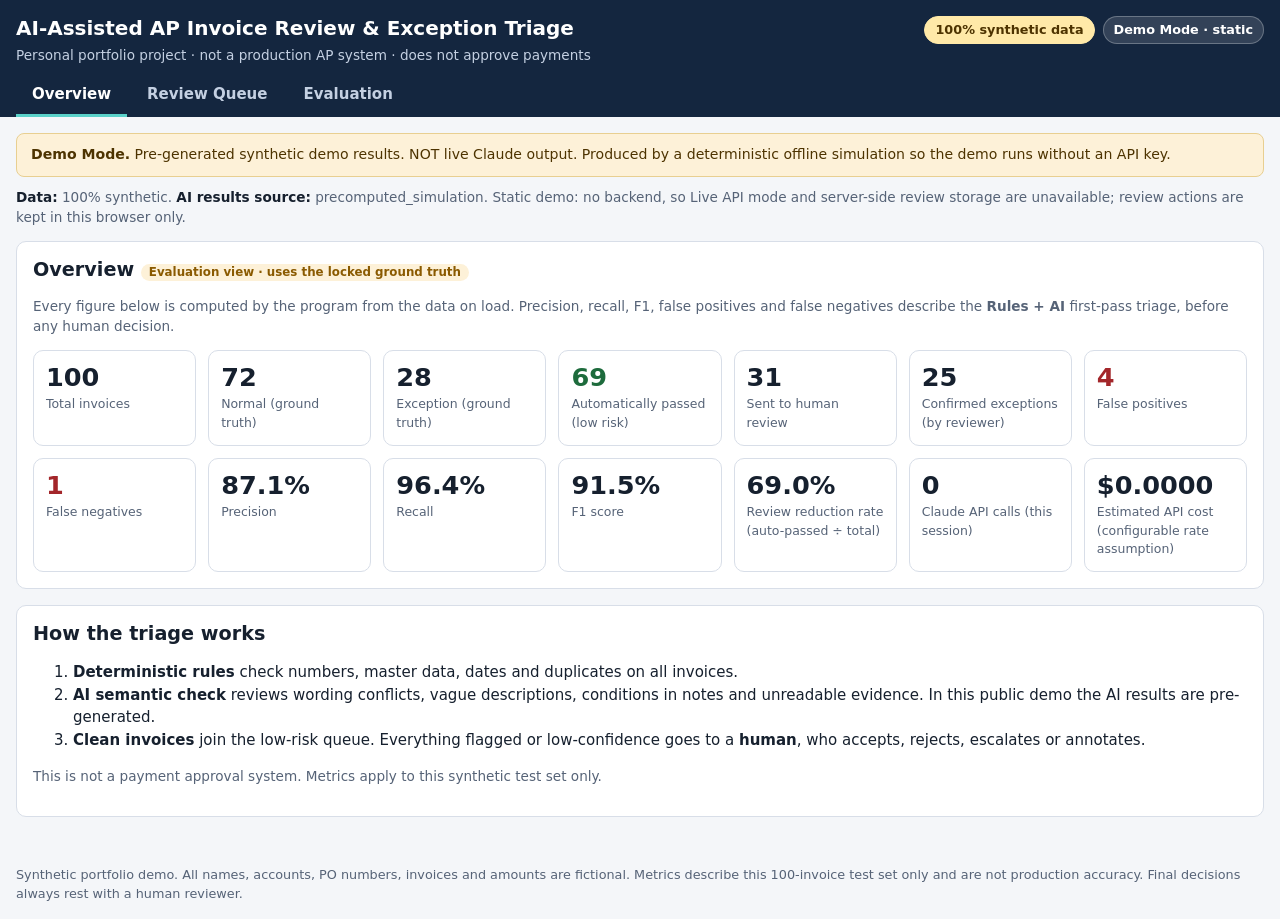
==== pj6-ai-ap-invoice-review/index.html @ 2f635c26 "Add PJ6 AI-assisted AP invoice review static demo (synthetic data) Static, backend-free demo under /" ====
<!doctype html>
<html lang="en">
<head>
<meta charset="utf-8">
<meta name="viewport" content="width=device-width, initial-scale=1">
<title>AP Invoice Review &amp; Exception Triage — synthetic demo</title>
<meta name="description" content="Portfolio demo: deterministic AP controls plus limited AI semantic checks and human review, on 100% synthetic invoices.">
<link rel="stylesheet" href="styles.css">
</head>
<body>
<a class="skip" href="#main">Skip to content</a>
<header class="top">
  <div class="top-inner">
    <div class="brand">
      <h1>AI-Assisted AP Invoice Review &amp; Exception Triage</h1>
      <p>Personal portfolio project · not a production AP system · does not approve payments</p>
    </div>
    <div class="pills">
      <span class="pill pill-syn">100% synthetic data</span>
      <span class="pill" id="mode-pill">Demo Mode</span>
    </div>
  </div>
  <nav class="tabs" role="tablist" aria-label="Views">
    <button role="tab" class="tab" data-view="overview" aria-selected="true">Overview</button>
    <button role="tab" class="tab" data-view="queue" aria-selected="false">Review Queue</button>
    <button role="tab" class="tab" data-view="evaluation" aria-selected="false">Evaluation</button>
  </nav>
</header>

<main id="main" tabindex="-1">
  <div class="banner" id="ai-banner" role="note"></div>
  <p class="modeline" id="modeline"></p>
  <div id="app" aria-live="polite">Loading…</div>
</main>

<footer class="foot">
  Synthetic portfolio demo. All names, accounts, PO numbers, invoices and amounts are fictional. Metrics describe this
  100-invoice test set only and are not production accuracy. Final decisions always rest with a human reviewer.
</footer>
<script src="snapshot.js"></script>
<script src="app.js"></script>
</body>
</html>
---- pj6-ai-ap-invoice-review/styles.css ----
:root{
  --bg:#f4f6f9; --card:#fff; --ink:#16202e; --muted:#566377; --line:#d8dee8;
  --navy:#14263f; --teal:#0b7a75; --teal-soft:#e3f3f2; --amber:#8a5a00; --amber-soft:#fdf1d8;
  --red:#a3262a; --red-soft:#fbe6e6; --green:#1d6b3c; --green-soft:#e2f3e8; --blue-soft:#e6eefb; --blue:#1f4f99;
}
*{box-sizing:border-box}
html{-webkit-text-size-adjust:100%}
body{margin:0;background:var(--bg);color:var(--ink);font:15px/1.5 system-ui,-apple-system,"Segoe UI",Roboto,sans-serif;overflow-wrap:anywhere}
.skip{position:absolute;left:-999px;top:0;background:#fff;padding:10px 14px;z-index:20}
.skip:focus{left:8px;top:8px}
h1,h2,h3{line-height:1.25;margin:0}
h2{font-size:1.2rem;margin-bottom:12px} h3{font-size:1rem;margin-bottom:8px}
.top{background:var(--navy);color:#fff}
.top-inner{display:flex;gap:16px;justify-content:space-between;align-items:flex-start;flex-wrap:wrap;padding:16px 16px 8px;max-width:1280px;margin:0 auto}
.brand h1{font-size:1.25rem}
.brand p{margin:4px 0 0;color:#c4d0e2;font-size:.85rem}
.pills{display:flex;gap:8px;flex-wrap:wrap}
.pill{display:inline-flex;align-items:center;min-height:28px;padding:2px 10px;border-radius:999px;background:#fff2;border:1px solid #fff4;font-size:.8rem;font-weight:600}
.pill-syn{background:#ffe9a8;color:#4d3300;border-color:#ffe9a8}
.tabs{display:flex;gap:4px;padding:0 16px;max-width:1280px;margin:0 auto;overflow-x:auto}
.tab{min-height:44px;padding:8px 16px;background:transparent;border:0;border-bottom:3px solid transparent;color:#c4d0e2;font:inherit;font-weight:600;cursor:pointer;white-space:nowrap}
.tab[aria-selected="true"]{color:#fff;border-bottom-color:#5ad1c9}
.tab:focus-visible,button:focus-visible,a:focus-visible,select:focus-visible,input:focus-visible,textarea:focus-visible{outline:3px solid #f2b705;outline-offset:2px}
main{max-width:1280px;margin:0 auto;padding:16px}
.banner{background:var(--amber-soft);border:1px solid #e8cf91;color:#4d3300;border-radius:8px;padding:10px 14px;margin-bottom:10px;font-size:.88rem}
.modeline{margin:0 0 14px;color:var(--muted);font-size:.85rem}
.modeline strong{color:var(--ink)}
.card{background:var(--card);border:1px solid var(--line);border-radius:10px;padding:16px;margin-bottom:16px}
.grid{display:grid;gap:12px}
.kpis{grid-template-columns:repeat(auto-fill,minmax(150px,1fr))}
.kpi{background:var(--card);border:1px solid var(--line);border-radius:10px;padding:12px}
.kpi .v{font-size:1.6rem;font-weight:700;line-height:1.1}
.kpi .l{color:var(--muted);font-size:.78rem;margin-top:4px}
.kpi.warn .v{color:var(--red)} .kpi.good .v{color:var(--green)}
.note{color:var(--muted);font-size:.85rem}
.chip{display:inline-block;padding:1px 8px;border-radius:999px;font-size:.74rem;font-weight:600;margin:1px 2px 1px 0;background:var(--blue-soft);color:var(--blue)}
.chip.ok{background:var(--green-soft);color:var(--green)} .chip.bad{background:var(--red-soft);color:var(--red)}
.chip.warn{background:var(--amber-soft);color:var(--amber)} .chip.mute{background:#eceff4;color:var(--muted)}
.filters{display:grid;grid-template-columns:2fr repeat(3,1fr) auto;gap:10px;align-items:end;margin-bottom:12px}
.filters label{display:flex;flex-direction:column;font-size:.78rem;color:var(--muted);gap:4px}
input[type=search],select,textarea{min-height:44px;padding:8px 10px;border:1px solid #aeb8c7;border-radius:8px;font:inherit;background:#fff;color:var(--ink);width:100%}
textarea{min-height:88px}
.check{flex-direction:row!important;align-items:center;gap:8px!important;min-height:44px;color:var(--ink)!important;font-size:.88rem!important}
.check input{width:22px;height:22px}
button.btn{min-height:44px;padding:8px 16px;border-radius:8px;border:1px solid var(--navy);background:var(--navy);color:#fff;font:inherit;font-weight:600;cursor:pointer}
button.btn.alt{background:#fff;color:var(--navy)}
button.btn.good{background:var(--green);border-color:var(--green)} button.btn.bad{background:var(--red);border-color:var(--red)}
button.btn:disabled{opacity:.5;cursor:not-allowed}
.actions{display:flex;flex-wrap:wrap;gap:8px;margin:10px 0}
table{width:100%;border-collapse:collapse;font-size:.84rem}
th,td{padding:8px 8px;border-bottom:1px solid var(--line);text-align:left;vertical-align:top}
th{background:#eef2f7;font-size:.74rem;text-transform:uppercase;letter-spacing:.03em;color:var(--muted);white-space:nowrap}
td.num,th.num{text-align:right;font-variant-numeric:tabular-nums}
.tablewrap{overflow-x:auto;border:1px solid var(--line);border-radius:8px;background:#fff}
tbody tr.row{cursor:pointer} tbody tr.row:hover{background:#f2f7fb}
.rowbtn{background:none;border:0;padding:0;font:inherit;color:var(--blue);font-weight:700;text-decoration:underline;cursor:pointer;min-height:44px;min-width:44px;text-align:left}
dl.kv{display:grid;grid-template-columns:max-content 1fr;gap:4px 14px;margin:0}
dl.kv dt{color:var(--muted)} dl.kv dd{margin:0}
.two{display:grid;grid-template-columns:1fr 1fr;gap:16px}
.finding{border-left:4px solid var(--red);background:var(--red-soft);padding:8px 12px;border-radius:0 8px 8px 0;margin-bottom:8px}
.finding.medium{border-color:#c47f00;background:var(--amber-soft)}
.ok-box{border-left:4px solid var(--green);background:var(--green-soft);padding:8px 12px;border-radius:0 8px 8px 0}
.disclose{background:var(--blue-soft);border:1px solid #bfd1f0;border-radius:8px;padding:8px 12px;font-size:.84rem;margin-bottom:10px}
.history li{margin-bottom:6px}
.bar{display:inline-block;height:10px;background:var(--teal);border-radius:3px;vertical-align:middle}
.matrix{display:grid;grid-template-columns:auto 1fr 1fr;gap:4px;max-width:420px;font-size:.85rem}
.matrix div{padding:10px;text-align:center;border-radius:6px;background:#eef2f7}
.matrix .h{background:none;font-weight:600;color:var(--muted)}
.matrix .tp,.matrix .tn{background:var(--green-soft)} .matrix .fp,.matrix .fn{background:var(--red-soft)}
.matrix .big{font-size:1.3rem;font-weight:700;display:block}
.methods{display:flex;flex-wrap:wrap;gap:8px;margin-bottom:12px}
.foot{max-width:1280px;margin:0 auto;padding:16px;color:var(--muted);font-size:.8rem}
.linkbtn{background:none;border:0;color:var(--blue);font:inherit;font-weight:600;cursor:pointer;min-height:44px;padding:0 4px;text-decoration:underline}

@media (max-width:1100px){
  .filters{grid-template-columns:1fr 1fr}
}
@media (max-width:900px){
  .two{grid-template-columns:1fr}
  /* tables become cards */
  table.cards thead{position:absolute;left:-9999px}
  table.cards,table.cards tbody,table.cards tr,table.cards td{display:block;width:100%}
  table.cards tr{border:1px solid var(--line);border-radius:10px;margin-bottom:10px;padding:6px 10px;background:#fff}
  table.cards td{display:flex;justify-content:space-between;gap:12px;border:0;border-bottom:1px dashed var(--line);padding:6px 0;text-align:right}
  table.cards td:last-child{border-bottom:0}
  table.cards td::before{content:attr(data-label);font-weight:600;color:var(--muted);text-align:left;flex:0 0 42%}
  table.cards td.num{text-align:right}
  .tablewrap{border:0;background:none}
}
@media (max-width:560px){
  .filters{grid-template-columns:1fr}
  .kpis{grid-template-columns:repeat(2,1fr)}
  .brand h1{font-size:1.05rem}
  main{padding:12px}
  .card{padding:12px}
  .matrix{max-width:none}
  dl.kv{grid-template-columns:1fr} dl.kv dt{margin-top:6px}
  .actions button{flex:1 1 100%}
}
@media (prefers-reduced-motion:reduce){*{transition:none!important;scroll-behavior:auto!important}}
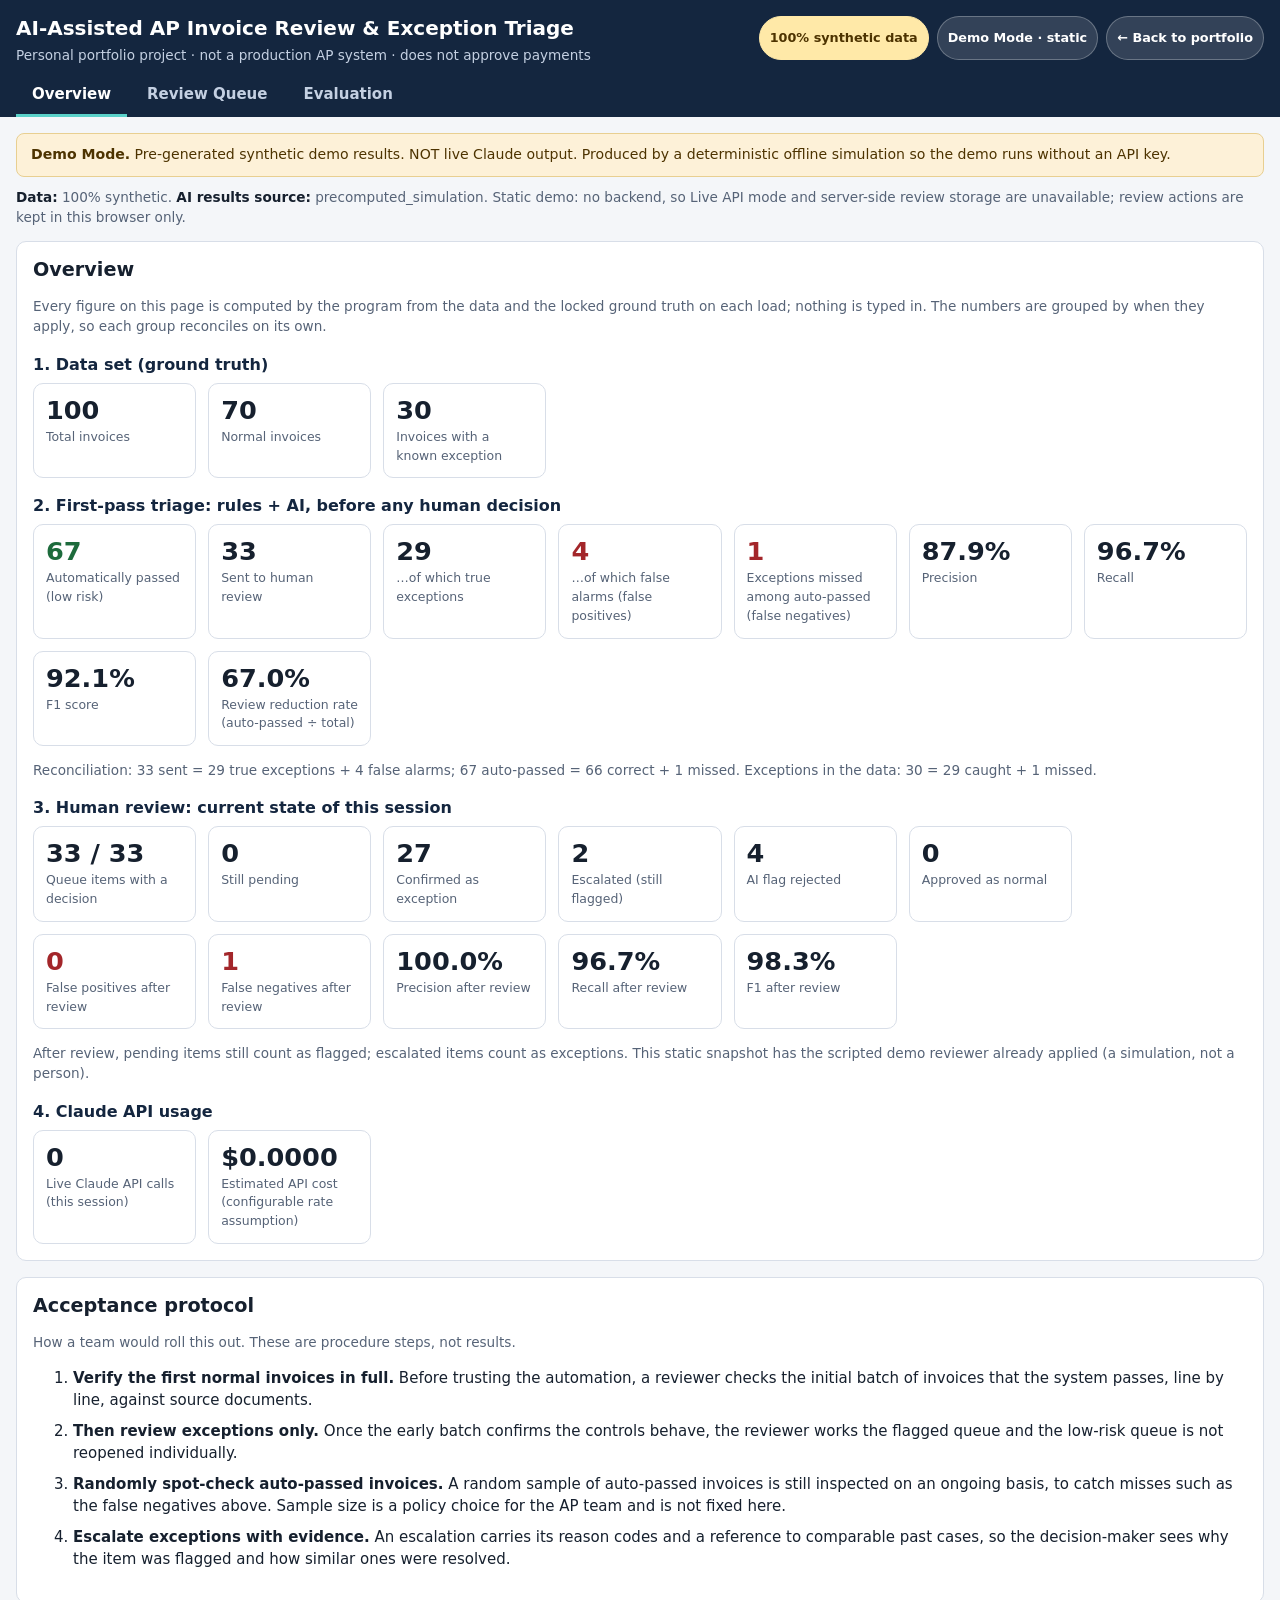
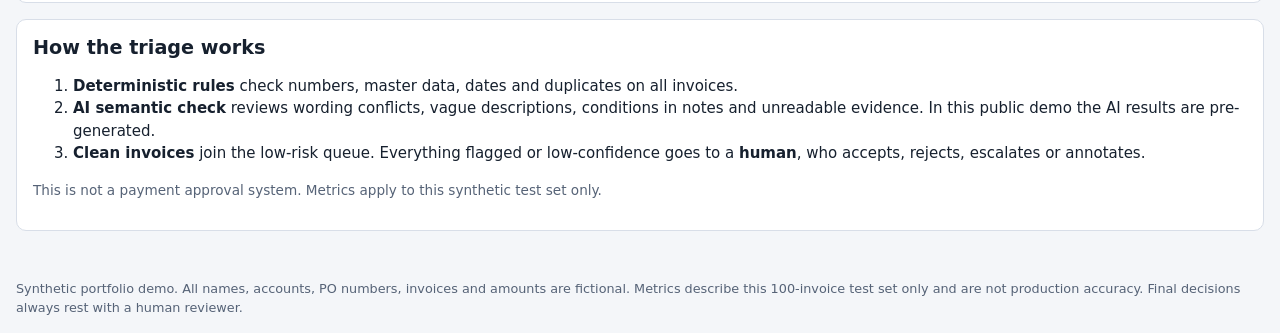
==== commit d35a0a38: "PJ6: reconcile overview figures, add acceptance protocol, MISSING_FIELD type, source and screenshot " ====
--- a/pj6-ai-ap-invoice-review/index.html
+++ b/pj6-ai-ap-invoice-review/index.html
@@ -18,6 +18,7 @@
     <div class="pills">
       <span class="pill pill-syn">100% synthetic data</span>
       <span class="pill" id="mode-pill">Demo Mode</span>
+      <a class="pill pill-link" id="back-link" href="../" hidden>← Back to portfolio</a>
     </div>
   </div>
   <nav class="tabs" role="tablist" aria-label="Views">
--- a/pj6-ai-ap-invoice-review/styles.css
+++ b/pj6-ai-ap-invoice-review/styles.css
@@ -16,6 +16,8 @@
 .brand p{margin:4px 0 0;color:#c4d0e2;font-size:.85rem}
 .pills{display:flex;gap:8px;flex-wrap:wrap}
 .pill{display:inline-flex;align-items:center;min-height:28px;padding:2px 10px;border-radius:999px;background:#fff2;border:1px solid #fff4;font-size:.8rem;font-weight:600}
+a.pill-link{color:#fff;text-decoration:none;min-height:44px}
+a.pill-link:hover{background:#fff4}
 .pill-syn{background:#ffe9a8;color:#4d3300;border-color:#ffe9a8}
 .tabs{display:flex;gap:4px;padding:0 16px;max-width:1280px;margin:0 auto;overflow-x:auto}
 .tab{min-height:44px;padding:8px 16px;background:transparent;border:0;border-bottom:3px solid transparent;color:#c4d0e2;font:inherit;font-weight:600;cursor:pointer;white-space:nowrap}
@@ -34,6 +36,14 @@
 .kpi.warn .v{color:var(--red)} .kpi.good .v{color:var(--green)}
 .note{color:var(--muted);font-size:.85rem}
 .chip{display:inline-block;padding:1px 8px;border-radius:999px;font-size:.74rem;font-weight:600;margin:1px 2px 1px 0;background:var(--blue-soft);color:var(--blue)}
+.chip{white-space:nowrap}
+@media (min-width:901px){td[data-label="PO"],td[data-label="Invoice no."],td[data-label="Rule status"],td[data-label="AI status"],td[data-label="Risk"]{white-space:nowrap}}
+@media (max-width:900px){.chip{white-space:normal}}
+.codes{display:flex;flex-wrap:wrap;gap:4px;justify-content:flex-start}
+td[data-label="Reason codes"] .codes{justify-content:flex-end}
+@media (min-width:901px){td[data-label="Reason codes"] .codes{justify-content:flex-start}}
+.card h3{margin:18px 0 8px;color:var(--navy)}
+ol.protocol li{margin-bottom:8px}
 .chip.ok{background:var(--green-soft);color:var(--green)} .chip.bad{background:var(--red-soft);color:var(--red)}
 .chip.warn{background:var(--amber-soft);color:var(--amber)} .chip.mute{background:#eceff4;color:var(--muted)}
 .filters{display:grid;grid-template-columns:2fr repeat(3,1fr) auto;gap:10px;align-items:end;margin-bottom:12px}
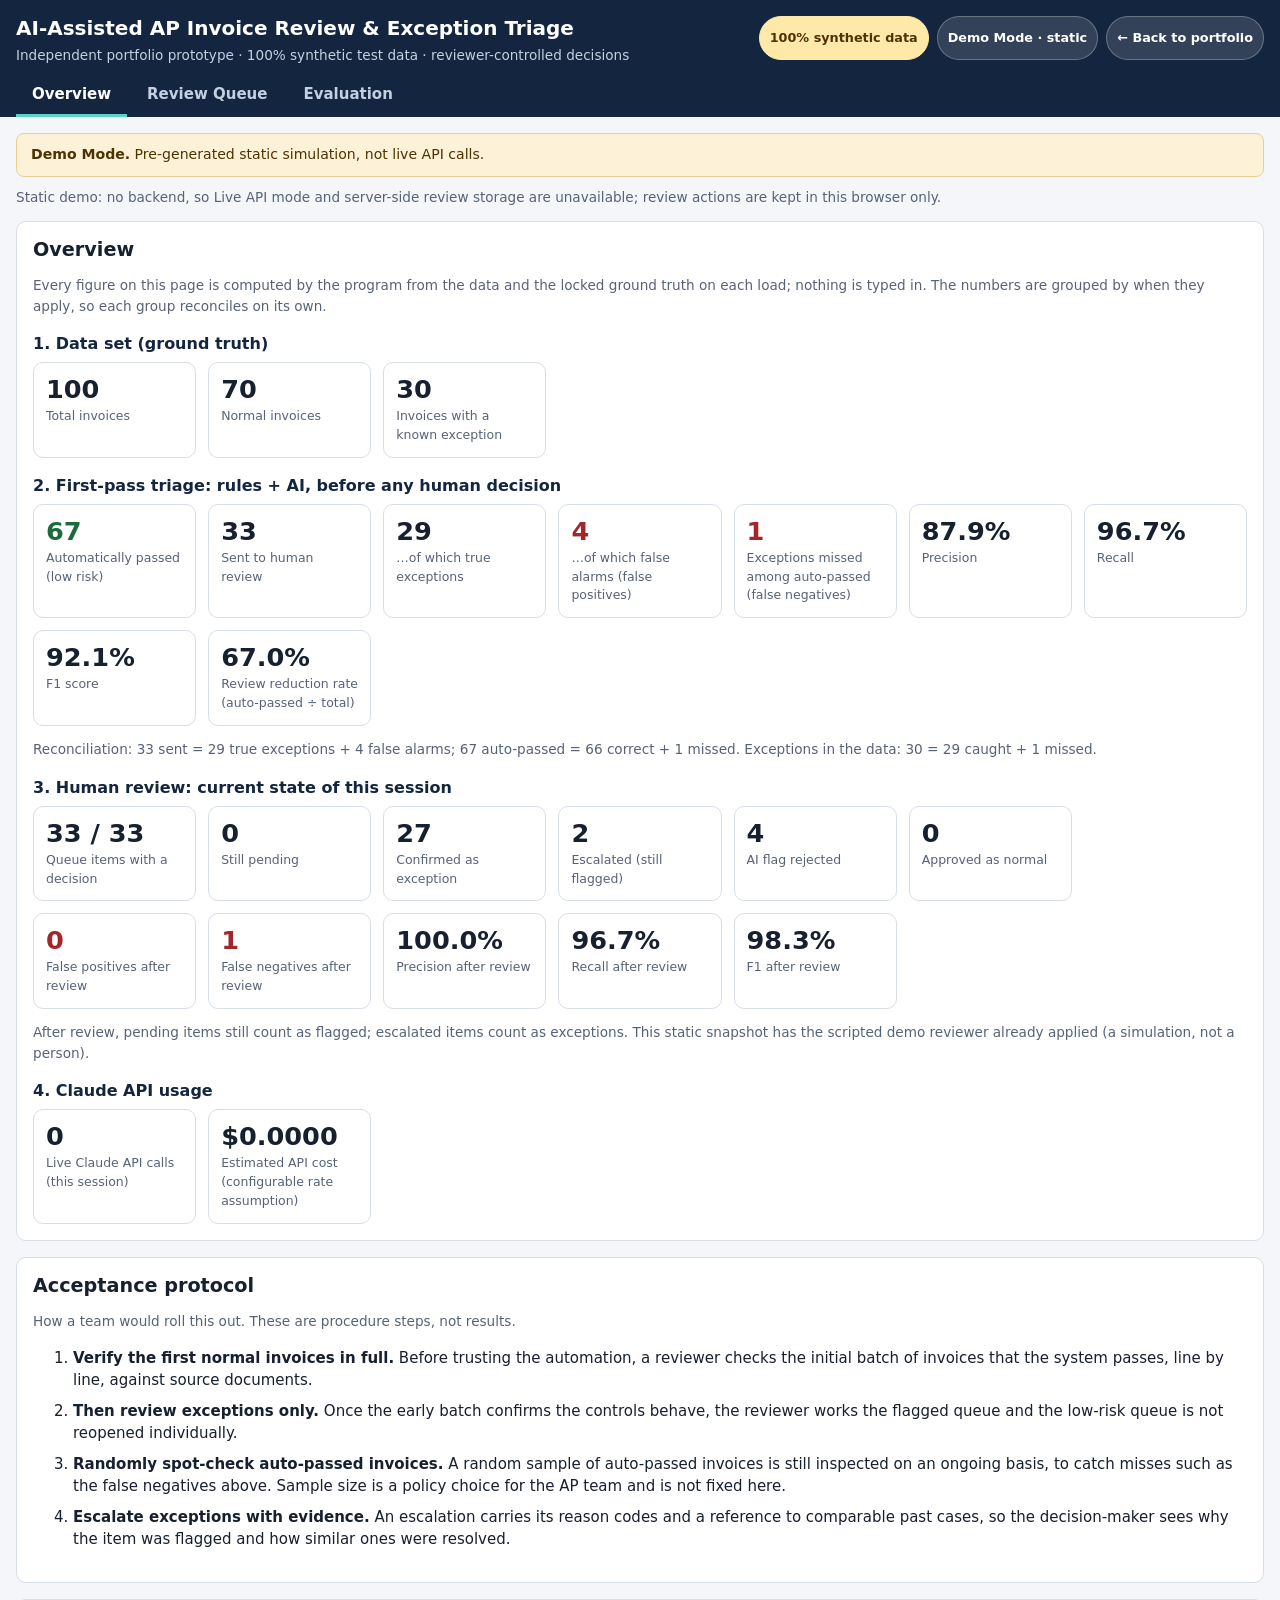
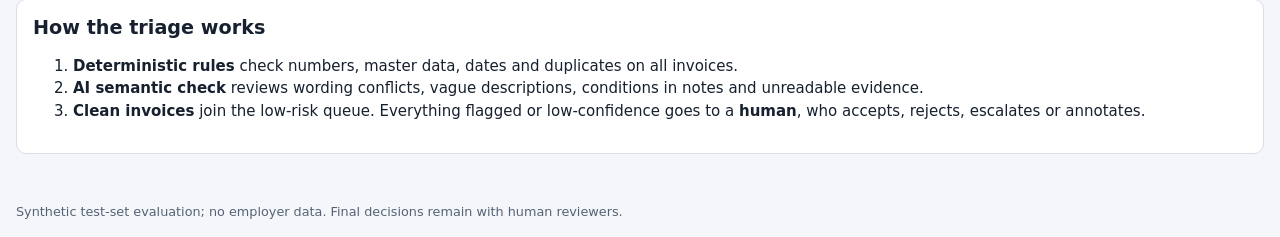
==== commit 3b8a8caa: "Reword PJ5/PJ6 copy and update general CV Remove self-excluding PJ5 scope text, unify PJ6 wording (t" ====
--- a/pj6-ai-ap-invoice-review/index.html
+++ b/pj6-ai-ap-invoice-review/index.html
@@ -4,7 +4,7 @@
 <meta charset="utf-8">
 <meta name="viewport" content="width=device-width, initial-scale=1">
 <title>AP Invoice Review &amp; Exception Triage — synthetic demo</title>
-<meta name="description" content="Portfolio demo: deterministic AP controls plus limited AI semantic checks and human review, on 100% synthetic invoices.">
+<meta name="description" content="Portfolio demo: deterministic AP controls plus targeted AI semantic checks and reviewer-controlled decisions, on 100% synthetic invoices.">
 <link rel="stylesheet" href="styles.css">
 </head>
 <body>
@@ -13,7 +13,7 @@
   <div class="top-inner">
     <div class="brand">
       <h1>AI-Assisted AP Invoice Review &amp; Exception Triage</h1>
-      <p>Personal portfolio project · not a production AP system · does not approve payments</p>
+      <p>Independent portfolio prototype · 100% synthetic test data · reviewer-controlled decisions</p>
     </div>
     <div class="pills">
       <span class="pill pill-syn">100% synthetic data</span>
@@ -35,8 +35,7 @@
 </main>
 
 <footer class="foot">
-  Synthetic portfolio demo. All names, accounts, PO numbers, invoices and amounts are fictional. Metrics describe this
-  100-invoice test set only and are not production accuracy. Final decisions always rest with a human reviewer.
+  Synthetic test-set evaluation; no employer data. Final decisions remain with human reviewers.
 </footer>
 <script src="snapshot.js"></script>
 <script src="app.js"></script>
